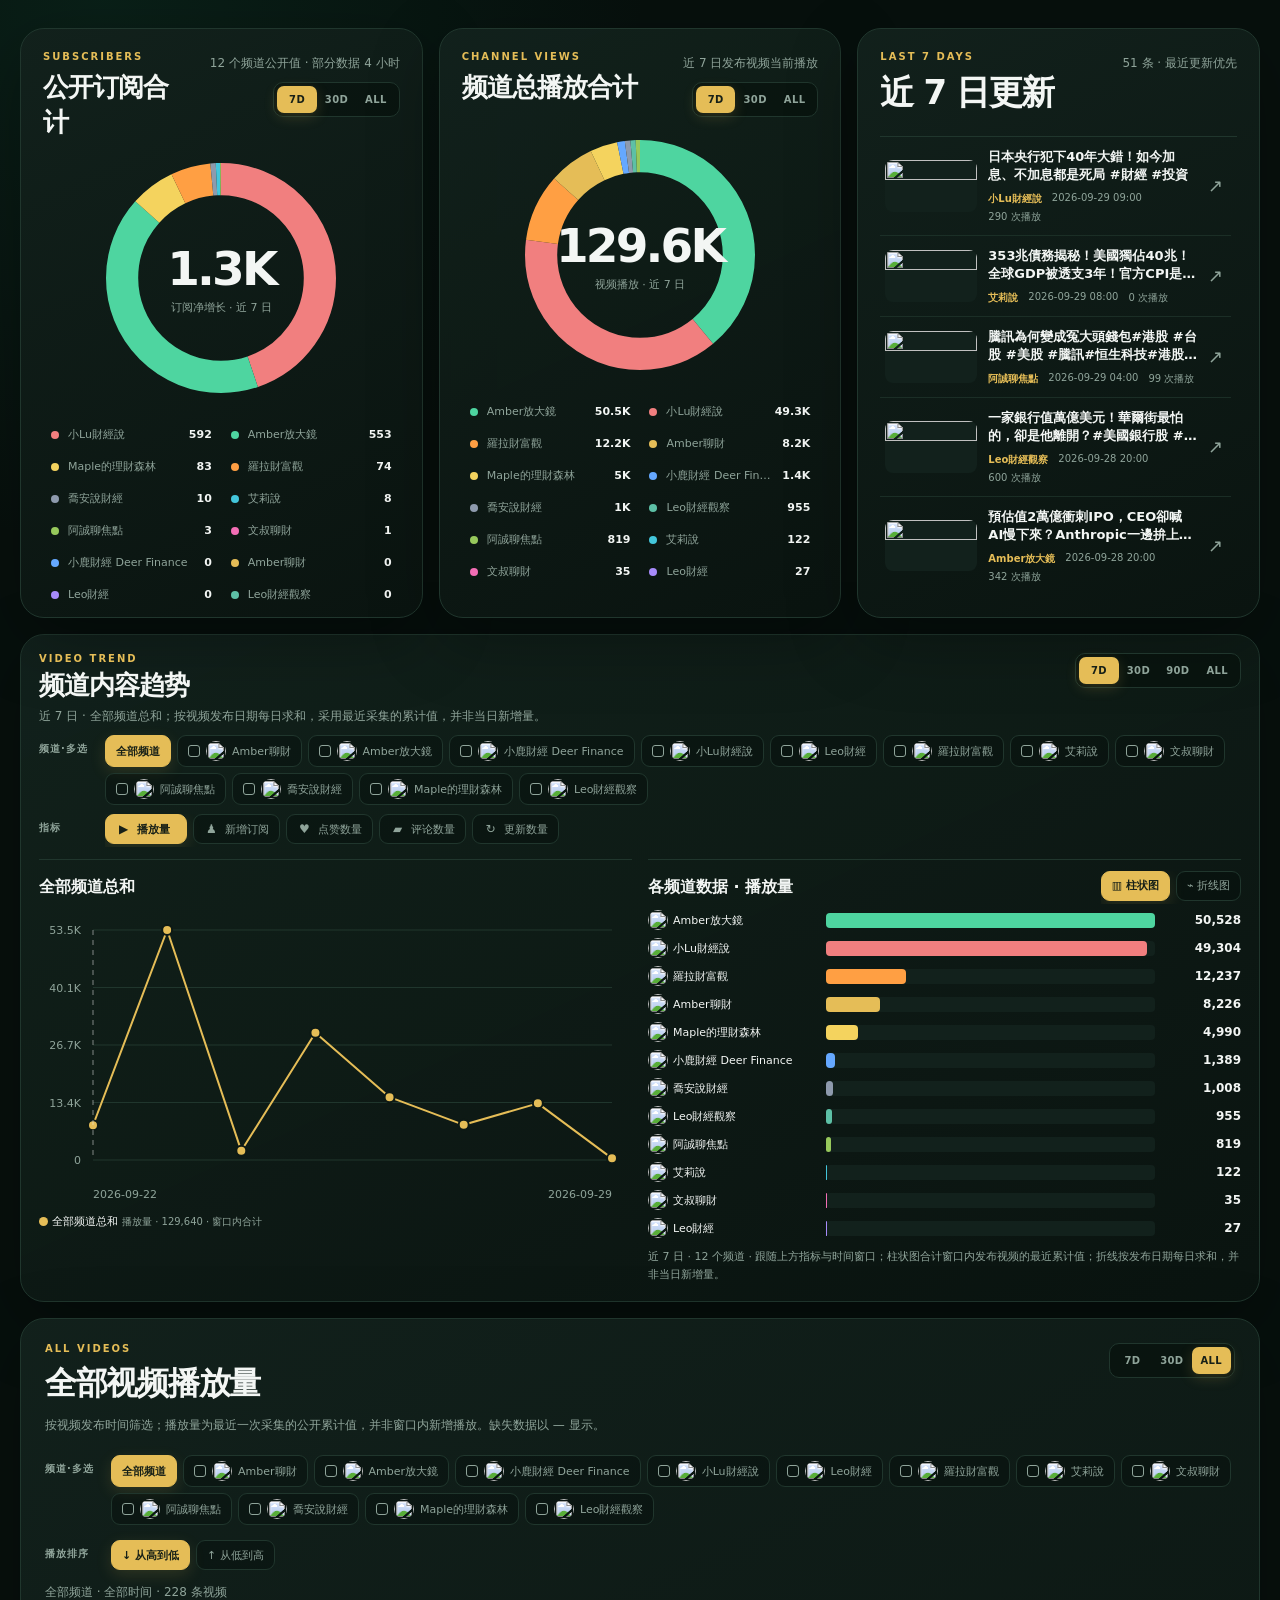
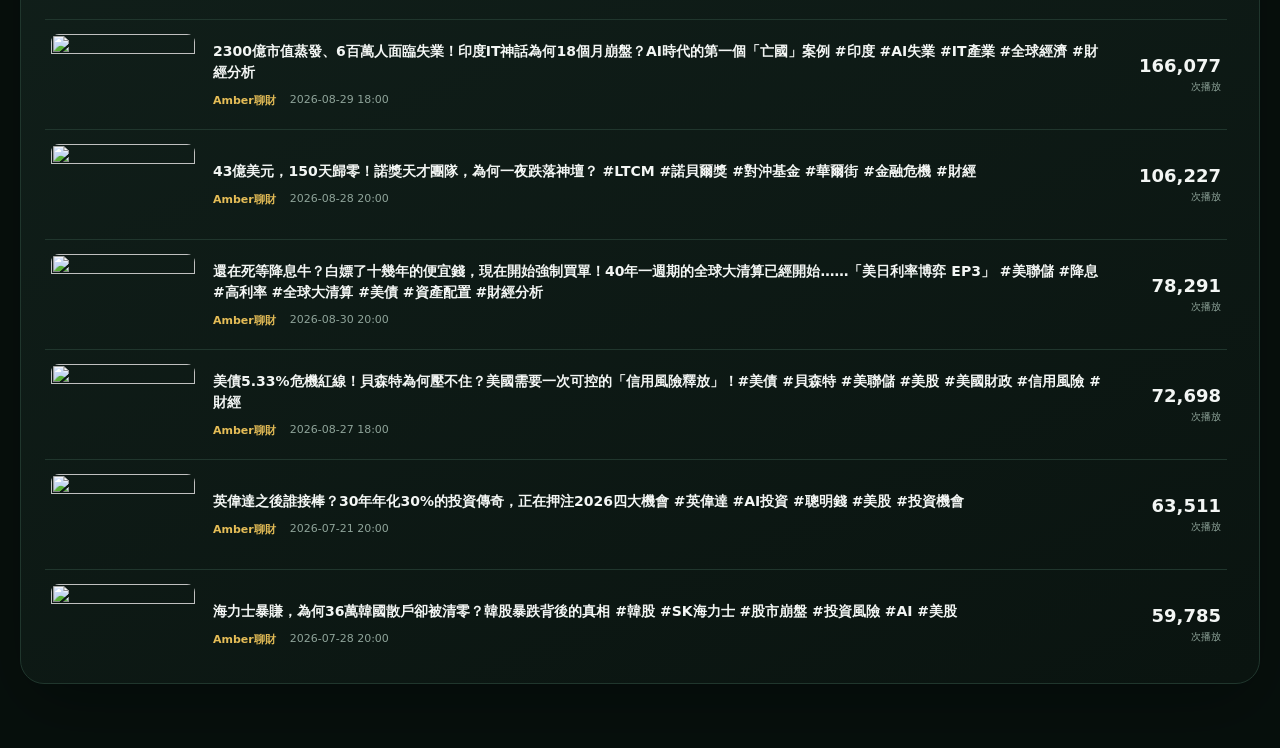
==== index.html @ f61c5227 "fix: show net subscriber growth using shared window baselines" ====
<!doctype html>
<html lang="zh-HK">
<head>
  <meta charset="utf-8">
  <meta name="viewport" content="width=device-width,initial-scale=1">
  <meta name="theme-color" content="#07100d">
  <meta name="description" content="财经 YouTube 频道的订阅、播放、更新数量与全部视频数据">
  <title>YouTube 频道数据</title>
  <link rel="stylesheet" href="styles.css?v=27">
</head>
<body>
  <main class="dashboard">
    <h1 class="sr-only">YouTube 频道数据</h1>

    <section class="chart-grid" aria-label="频道汇总">
      <article class="panel chart-panel">
        <header class="panel-heading">
          <div>
            <p class="eyebrow">SUBSCRIBERS</p>
            <h2>公开订阅合计</h2>
          </div>
          <div class="metric-actions">
            <span id="subscriberNote" class="note"></span>
            <div id="subscriberPeriod" class="period-switch" aria-label="公开订阅比较区间">
              <button type="button" data-period="7" aria-pressed="false" aria-disabled="true">7D</button>
              <button type="button" data-period="30" aria-pressed="false" aria-disabled="true">30D</button>
              <button type="button" data-period="all" aria-pressed="true">ALL</button>
            </div>
          </div>
        </header>
        <div id="subscriberChart" class="donut" aria-live="polite"></div>
      </article>

      <article class="panel chart-panel">
        <header class="panel-heading">
          <div>
            <p class="eyebrow">CHANNEL VIEWS</p>
            <h2>频道总播放合计</h2>
          </div>
          <div class="metric-actions">
            <span id="viewsNote" class="note">按发布时间统计</span>
            <div id="viewsPeriod" class="period-switch" aria-label="频道播放比较区间">
              <button type="button" data-period="7" aria-pressed="true">7D</button>
              <button type="button" data-period="30" aria-pressed="false">30D</button>
              <button type="button" data-period="all" aria-pressed="false">ALL</button>
            </div>
          </div>
        </header>
        <div id="viewsChart" class="donut" aria-live="polite"></div>
      </article>

      <article class="panel updates-panel" aria-labelledby="updatesTitle">
        <header class="panel-heading updates-heading">
          <div>
            <p class="eyebrow">LAST 7 DAYS</p>
            <h2 id="updatesTitle">近 7 日更新</h2>
          </div>
          <span id="updateCount" class="note"></span>
        </header>
        <ol id="updatesList" class="updates-list"></ol>
      </article>
    </section>

    <section id="trendPanel" class="panel trend-panel" aria-labelledby="trendTitle">
      <header class="trend-header">
        <div class="trend-title-row">
          <div>
            <p class="eyebrow">VIDEO TREND</p>
            <h2 id="trendTitle">频道内容趋势</h2>
            <p id="trendDescription">近 7 日全部频道趋势；新增订阅使用公开快照差值，视频指标使用最近一次采集值。</p>
          </div>
          <div id="trendPeriod" class="period-switch trend-period-switch" aria-label="频道内容趋势时间窗口">
            <button type="button" data-value="7" aria-pressed="true">7D</button>
            <button type="button" data-value="30" aria-pressed="false">30D</button>
            <button type="button" data-value="90" aria-pressed="false">90D</button>
            <button type="button" data-value="all" aria-pressed="false">ALL</button>
          </div>
        </div>
        <div class="trend-controls">
          <div class="selector-row"><span>频道·多选</span><div id="primaryChannel" class="choice-buttons" role="group" aria-label="选择趋势频道，可多选；全部频道显示总和"></div></div>
          <div class="selector-row"><span>指标</span><div id="trendMetric" class="choice-buttons compact-choices" aria-label="选择趋势指标"><button type="button" data-value="viewCount" aria-pressed="true"><i aria-hidden="true">▶</i>播放量</button><button type="button" data-value="subscriberDelta" aria-pressed="false"><i aria-hidden="true">♟</i>新增订阅</button><button type="button" data-value="likeCount" aria-pressed="false"><i aria-hidden="true">♥</i>点赞数量</button><button type="button" data-value="commentCount" aria-pressed="false"><i aria-hidden="true">▰</i>评论数量</button><button type="button" data-value="uploadCount" aria-pressed="false"><i aria-hidden="true">↻</i>更新数量</button></div></div>
          <div id="uploadTypeRow" class="selector-row" hidden><span>更新类型</span><div id="uploadType" class="choice-buttons compact-choices" role="group" aria-label="按 YouTube 分类筛选更新数量"><button type="button" data-value="all" aria-pressed="true">全部更新</button><button type="button" data-value="long" aria-pressed="false">长视频（普通视频）</button><button type="button" data-value="short" aria-pressed="false">短视频（Shorts）</button><button type="button" data-value="live" aria-pressed="false">直播/回放</button><button type="button" data-value="unknown" aria-pressed="false">待确认类型</button></div></div>
          <p id="uploadTypeNote" class="inventory-note" hidden></p>
        </div>
      </header>
      <div id="trendCharts" class="trend-charts">
        <section class="trend-figure" aria-labelledby="aggregateTitle">
          <header class="figure-heading"><h3 id="aggregateTitle">全部频道总和</h3></header>
          <div id="trendChart" class="trend-chart" aria-live="polite"></div>
          <div id="trendLegend" class="trend-legend"></div>
        </section>
        <section class="trend-figure breakdown-figure" aria-labelledby="breakdownTitle">
          <header class="figure-heading">
            <h3 id="breakdownTitle">各频道数据</h3>
            <div id="breakdownMode" class="choice-buttons breakdown-mode" role="group" aria-label="分频道图表类型">
              <button type="button" data-value="bar" aria-pressed="true">▥ 柱状图</button>
              <button type="button" data-value="line" aria-pressed="false">⌁ 折线图</button>
            </div>
          </header>
          <div id="breakdownChart" aria-live="polite"></div>
          <div id="breakdownLegend" class="trend-legend"></div>
          <p id="breakdownNote" class="inventory-note"></p>
        </section>
      </div>
    </section>
    <section class="panel inventory-panel" aria-labelledby="allVideosTitle">
      <header class="trend-title-row">
        <div><p class="eyebrow">ALL VIDEOS</p><h2 id="allVideosTitle">全部视频播放量</h2><p class="inventory-note">按视频发布时间筛选；播放量为最近一次采集的公开累计值，并非窗口内新增播放。缺失数据以 — 显示。</p></div>
        <div id="videoPeriod" class="period-switch" role="group" aria-label="视频发布时间窗口">
          <button type="button" data-value="7" aria-pressed="false">7D</button>
          <button type="button" data-value="30" aria-pressed="false">30D</button>
          <button type="button" data-value="all" aria-pressed="true">ALL</button>
        </div>
      </header>
      <div class="video-filters">
        <div class="selector-row"><span>频道·多选</span><div id="videoChannel" class="choice-buttons" role="group" aria-label="筛选视频频道，可多选；点击全部频道恢复全部"></div></div>
        <div class="selector-row"><span>播放排序</span><div id="videoSort" class="choice-buttons" role="group" aria-label="播放量排序"><button type="button" data-value="desc" aria-pressed="true">↓ 从高到低</button><button type="button" data-value="asc" aria-pressed="false">↑ 从低到高</button></div></div>
      </div>
      <p id="allVideosCount" class="inventory-note" aria-live="polite"></p>
      <ol id="allVideosList" class="all-videos-list" tabindex="0" aria-label="全部视频滚动列表"></ol>
    </section>
    <div id="loadError" class="load-error" hidden></div>
  </main>
  <script src="app.js?v=27" defer></script>
</body>
</html>
---- styles.css ----
:root {
  color-scheme: dark;
  --bg: #07100d;
  --surface: #0d1915;
  --surface-2: #12211c;
  --text: #f3f6f4;
  --muted: #8fa49a;
  --line: #20362d;
  --accent: #e5bd57;
  --shadow: 0 22px 70px rgba(0, 0, 0, .3);
  font-family: Inter, "PingFang HK", "Noto Sans TC", "Microsoft JhengHei", system-ui, sans-serif;
}

* { box-sizing: border-box; }
body { min-width: 320px; margin: 0; background: radial-gradient(circle at 8% 0%, rgba(22, 107, 75, .17), transparent 34rem), var(--bg); color: var(--text); }
button, a { font: inherit; }
.sr-only { position: absolute; width: 1px; height: 1px; padding: 0; margin: -1px; overflow: hidden; clip: rect(0, 0, 0, 0); white-space: nowrap; border: 0; }
.dashboard { width: min(1480px, calc(100% - 40px)); margin: 0 auto; padding: 28px 0 64px; }
.chart-grid { display: grid; grid-template-columns: repeat(3, minmax(0, 1fr)); gap: 16px; }
.panel { border: 1px solid var(--line); border-radius: 24px; background: linear-gradient(155deg, rgba(18, 33, 28, .96), rgba(10, 20, 16, .98)); box-shadow: var(--shadow); }
.chart-panel { min-width: 0; height: 590px; padding: 22px; overflow: hidden; }
.panel-heading { display: flex; align-items: flex-start; justify-content: space-between; gap: 20px; }
.panel-heading h2 { margin: 0; font-size: clamp(24px, 3vw, 34px); letter-spacing: -.04em; }
.chart-panel .panel-heading h2 { font-size: clamp(24px, 2vw, 28px); }
.eyebrow { margin: 0 0 8px; color: var(--accent); font-size: 10px; font-weight: 850; letter-spacing: .2em; }
.note { padding-top: 4px; color: var(--muted); font-size: 12px; text-align: right; }
.metric-actions { display: grid; justify-items: end; gap: 10px; flex: 0 0 auto; }
.period-switch { display: grid; grid-template-columns: repeat(3, 1fr); padding: 3px; border: 1px solid var(--line); border-radius: 10px; background: rgba(4, 11, 8, .46); }
.period-switch button { position: relative; min-width: 38px; height: 27px; padding: 0 8px; border: 0; border-radius: 7px; background: transparent; color: var(--muted); cursor: pointer; font-size: 10px; font-weight: 800; letter-spacing: .04em; }
.period-switch button:hover, .period-switch button:focus { color: var(--text); outline: none; }
.period-switch button[aria-pressed="true"] { background: var(--accent); color: #172017; box-shadow: 0 4px 14px rgba(229, 189, 87, .18); }
.period-switch button[aria-disabled="true"] { background: transparent; color: #536159; cursor: not-allowed; opacity: .58; box-shadow: none; }
.period-switch button[data-countdown]::after { position: absolute; z-index: 12; top: calc(100% + 10px); left: 50%; width: 244px; padding: 10px 12px; border: 1px solid rgba(229, 189, 87, .35); border-radius: 10px; background: rgba(4, 11, 8, .97); box-shadow: 0 12px 32px rgba(0, 0, 0, .42); color: var(--text); content: attr(data-countdown); font-size: 11px; font-weight: 600; letter-spacing: 0; line-height: 1.55; opacity: 0; pointer-events: none; text-align: left; transform: translate(-50%, -4px); transition: opacity .15s ease, transform .15s ease; white-space: normal; }
.period-switch button[data-countdown]:hover::after, .period-switch button[data-countdown]:focus-visible::after { opacity: 1; transform: translate(-50%, 0); }
.donut { display: grid; grid-template-rows: 276px auto; gap: 4px; height: auto; }
.donut-wrap { position: relative; min-width: 0; }
.donut svg { display: block; width: min(100%, 276px); margin: auto; overflow: visible; }
.donut-track { stroke: var(--surface-2); }
.donut-segment { cursor: pointer; transition: opacity .16s ease, stroke-width .16s ease; }
.donut-segment:hover, .donut-segment:focus { opacity: 1; stroke-width: 34; outline: none; }
.donut:has(.donut-segment:hover) .donut-segment:not(:hover), .donut.has-active .donut-segment:not(.is-active) { opacity: .25; }
.donut.has-active .donut-segment.is-active { opacity: 1; stroke-width: 34; }
.donut-total { position: absolute; inset: 0; display: grid; place-content: center; pointer-events: none; text-align: center; }
.donut-total strong { font-size: clamp(31px, 4vw, 47px); letter-spacing: -.06em; }
.donut-total span { margin-top: 4px; color: var(--muted); font-size: 11px; }
.tooltip { position: absolute; z-index: 5; display: grid; gap: 5px; width: 198px; padding: 13px 14px; border: 1px solid rgba(229, 189, 87, .35); border-radius: 13px; background: rgba(4, 11, 8, .96); box-shadow: 0 16px 46px rgba(0, 0, 0, .45); pointer-events: none; }
.tooltip[hidden] { display: none; }
.tooltip strong { overflow: hidden; text-overflow: ellipsis; white-space: nowrap; }
.tooltip span { color: var(--muted); font-size: 12px; font-variant-numeric: tabular-nums; }
.legend { display: grid; grid-template-columns: repeat(2, minmax(0, 1fr)); align-content: start; gap: 3px; max-height: none; overflow: visible; padding-right: 0; }
.legend-item { display: grid; grid-template-columns: 9px minmax(0, 1fr) auto; align-items: center; gap: 8px; width: 100%; padding: 7px 8px; border: 0; border-radius: 9px; background: transparent; color: var(--text); cursor: pointer; text-align: left; }
.legend-item:hover, .legend-item:focus { background: rgba(255, 255, 255, .045); outline: 1px solid var(--line); }
.legend-item i { width: 8px; height: 8px; border-radius: 50%; }
.legend-item span { overflow: hidden; color: var(--muted); font-size: 11px; text-overflow: ellipsis; white-space: nowrap; }
.legend-item b { font-size: 11px; font-variant-numeric: tabular-nums; }
.updates-panel { display: grid; grid-template-rows: auto minmax(0, 1fr); height: 590px; padding: 22px; overflow: hidden; }
.updates-heading { padding-bottom: 20px; border-bottom: 1px solid var(--line); }
.updates-list { display: grid; align-content: start; gap: 0; margin: 0; padding: 0 6px 0 0; overflow-y: auto; overscroll-behavior: contain; list-style: none; scrollbar-color: var(--line) transparent; }
.updates-list li { border-bottom: 1px solid rgba(32, 54, 45, .72); }
.updates-list li:last-child { border-bottom: 0; }
.update-link { display: grid; grid-template-columns: 92px minmax(0, 1fr) 18px; align-items: center; gap: 11px; padding: 11px 5px; color: var(--text); text-decoration: none; transition: background .16s ease, transform .16s ease; }
.update-link:hover, .update-link:focus { background: rgba(229, 189, 87, .045); outline: none; transform: translateX(3px); }
.update-link img { width: 92px; aspect-ratio: 16 / 9; border-radius: 8px; background: var(--surface-2); object-fit: cover; }
.update-body { display: grid; min-width: 0; gap: 7px; }
.update-body > strong { display: -webkit-box; overflow: hidden; font-size: 13px; line-height: 1.42; -webkit-box-orient: vertical; -webkit-line-clamp: 2; }
.update-meta { display: flex; flex-wrap: wrap; gap: 4px 10px; color: var(--muted); font-size: 10px; font-variant-numeric: tabular-nums; }
.update-meta b { color: var(--accent); }
.open-mark { color: var(--muted); font-size: 18px; }
.empty { padding: 48px 12px; color: var(--muted); text-align: center; }
.load-error { margin-top: 18px; padding: 18px; border: 1px solid #713838; border-radius: 14px; background: #2a1414; color: #ffb3b3; }
.trend-panel { margin-top: 16px; padding: 18px; }
.trend-header { display: grid; gap: 10px; }
.trend-title-row { display: flex; align-items: flex-start; justify-content: space-between; gap: 20px; }
.trend-period-switch { flex: 0 0 auto; grid-template-columns: repeat(4, 1fr); }
.trend-header h2 { margin: 0; font-size: clamp(23px, 2vw, 28px); letter-spacing: -.04em; }
.trend-header p:not(.eyebrow) { margin: 5px 0 0; color: var(--muted); font-size: 12px; }
.trend-controls { display: grid; min-width: 0; gap: 6px; }
.trend-panel .eyebrow { margin-bottom: 4px; }
.trend-charts { display: grid; grid-template-columns: minmax(0, 1fr); gap: 16px; margin-top: 12px; }
.is-all-channels .trend-charts { grid-template-columns: repeat(2, minmax(0, 1fr)); }
.trend-figure { min-width: 0; padding-top: 10px; border-top: 1px solid var(--line); }
.figure-heading { display: flex; align-items: center; justify-content: space-between; flex-wrap: wrap; gap: 6px 12px; min-height: 34px; margin-bottom: 4px; }
.figure-heading h3 { margin: 0; font-size: 16px; }
.trend-figure .trend-legend { min-height: 0; padding: 6px 0 0; gap: 6px 14px; }
.trend-figure .trend-legend span { flex-wrap: wrap; gap: 4px; font-size: 11px; }
.breakdown-figure .trend-legend { display: grid; grid-template-columns: repeat(2, minmax(0, 1fr)); gap: 4px 12px; }
.breakdown-figure .trend-legend span { min-width: 0; }
.breakdown-figure .trend-legend b { display: none; }
.breakdown-figure .trend-legend i { flex-shrink: 0; }
.trend-figure .inventory-note { margin: 8px 0 0; font-size: 11px; }
.trend-figure .upload-bars { gap: 4px; margin-top: 4px; }
.trend-figure .upload-bar-row.channel-metric-bar { grid-template-columns: minmax(110px, 170px) minmax(0, 1fr) 78px; gap: 8px; min-height: 24px; }
.trend-figure .upload-bar-channel { gap: 5px; font-size: 11px; }
.trend-figure .upload-bar-channel img { width: 20px; height: 20px; }
.trend-figure .upload-bar-track { height: 15px; }
.trend-figure .channel-metric-bar > b { font-size: 12px; }
.trend-figure .trend-empty { min-height: 300px; }
.selector-row { display: grid; grid-template-columns: 54px minmax(0, 1fr); align-items: start; min-width: 0; gap: 12px; }
#uploadTypeRow[hidden], #uploadTypeNote[hidden] { display: none; }
#uploadType { flex-wrap: wrap; overflow: visible; }
.selector-row > span { padding-top: 7px; color: var(--muted); font-size: 10px; font-weight: 800; letter-spacing: .1em; }
.choice-buttons { display: flex; width: 100%; min-width: 0; flex-wrap: nowrap; gap: 6px; overflow-x: auto; padding-bottom: 3px; scrollbar-color: var(--line) transparent; }
.choice-buttons button { display: inline-flex; align-items: center; gap: 6px; min-height: 30px; padding: 5px 10px; border: 1px solid var(--line); border-radius: 9px; background: rgba(4, 11, 8, .38); color: var(--muted); cursor: pointer; font-size: 11px; white-space: nowrap; }
.choice-buttons button:hover, .choice-buttons button:focus { border-color: rgba(229, 189, 87, .5); color: var(--text); outline: none; }
.choice-buttons button[aria-pressed="true"] { border-color: var(--accent); background: var(--accent); color: #172017; font-weight: 800; box-shadow: 0 5px 16px rgba(229, 189, 87, .14); }
.choice-buttons button:disabled { opacity: .35; cursor: not-allowed; box-shadow: none; }
.breakdown-mode { width: auto; flex: 0 0 auto; }
#breakdownLegend:empty { display: none; }
.upload-bar-row.channel-metric-bar { grid-template-columns: minmax(150px, 240px) minmax(0, 1fr) 115px; }
.aggregate-thumb { display: grid; place-items: center; width: 88px; height: 50px; color: var(--accent); font-size: 30px; }
.choice-buttons button img { width: 20px; height: 20px; border-radius: 50%; object-fit: cover; }
.compact-choices button i { display: grid; place-items: center; width: 15px; color: currentColor; font-size: 12px; font-style: normal; }
.compact-choices button { min-width: 82px; }
.trend-legend { display: flex; flex-wrap: wrap; gap: 10px 24px; min-height: 34px; padding: 18px 0 8px; }
.trend-legend span { display: flex; align-items: center; gap: 8px; font-size: 12px; }
.trend-legend i { width: 9px; height: 9px; border-radius: 50%; }
.trend-legend b { color: var(--muted); font-size: 10px; font-weight: 500; }
.trend-chart { min-height: 300px; }
.trend-canvas { position: relative; width: 100%; overflow: hidden; }
.trend-canvas svg { display: block; width: 100%; min-width: 0; height: auto; }
.trend-grid line { stroke: var(--line); stroke-width: 1; }
.trend-grid text, .axis-date { fill: var(--muted); font-size: 11px; }
.trend-grid .axis-primary { fill: #e5bd57; }
.trend-grid .axis-secondary { fill: #65a8ff; }
.trend-point { stroke: var(--surface); stroke-width: 2; transition: r .15s ease, opacity .15s ease; }
.trend-point.is-nearest { r: 9; stroke: var(--text); stroke-width: 3; }
.trend-hitbox { fill: transparent; cursor: crosshair; }
.trend-crosshair { stroke: rgba(243, 246, 244, .5); stroke-width: 1; stroke-dasharray: 5 5; pointer-events: none; }
.trend-tooltip { position: absolute; z-index: 5; display: grid; gap: 9px; width: 280px; padding: 13px 14px; border: 1px solid rgba(229, 189, 87, .35); border-radius: 13px; background: rgba(4, 11, 8, .96); box-shadow: 0 16px 46px rgba(0, 0, 0, .45); pointer-events: none; }
.trend-tooltip[hidden] { display: none; }
.trend-tooltip { overflow-y: auto; }
.trend-tooltip.is-multi-series, .trend-tooltip.is-upload-detail { pointer-events: none; overscroll-behavior: contain; }
.trend-tooltip.is-multi-series { width: min(500px, calc(100% - 24px)); max-height: calc(100% - 24px); overflow-y: auto; }
.trend-tooltip > strong { color: var(--muted); font-size: 10px; letter-spacing: .1em; }
.trend-tooltip.is-upload-detail { width: min(500px, calc(100% - 24px)); max-height: calc(100% - 24px); overflow-y: auto; }
.nearest-series { display: grid; grid-template-columns: 88px minmax(0, 1fr); align-items: center; gap: 10px; padding-top: 8px; border-top: 1px solid var(--line); }
.nearest-series > img { width: 88px; aspect-ratio: 16 / 9; border-radius: 7px; object-fit: cover; }
.nearest-series > div { display: grid; grid-template-columns: minmax(0, 1fr) auto; gap: 4px 10px; min-width: 0; }
.nearest-series span { display: flex; align-items: center; min-width: 0; gap: 7px; overflow: hidden; font-size: 11px; font-weight: 750; text-overflow: ellipsis; white-space: nowrap; }
.nearest-series span i { flex: 0 0 auto; width: 8px; height: 8px; border-radius: 50%; }
.nearest-series b { color: var(--accent); font-size: 13px; text-align: right; }
.nearest-series small { color: var(--muted); font-size: 10px; }
.nearest-series em { grid-column: 1 / -1; overflow: hidden; color: var(--muted); font-size: 10px; font-style: normal; text-overflow: ellipsis; white-space: nowrap; }
.upload-day-series { display: grid; gap: 8px; padding-top: 8px; border-top: 1px solid var(--line); }
.upload-day-header { display: grid; grid-template-columns: minmax(0, 1fr) auto; gap: 3px 10px; }
.upload-day-header > span { display: flex; align-items: center; min-width: 0; gap: 7px; overflow: hidden; font-size: 11px; font-weight: 750; text-overflow: ellipsis; white-space: nowrap; }
.upload-day-header > span i { flex: 0 0 auto; width: 8px; height: 8px; border-radius: 50%; }
.upload-day-header b { color: var(--accent); font-size: 13px; }
.upload-day-header small { grid-column: 1 / -1; color: var(--muted); font-size: 10px; }
.upload-video-list { display: grid; grid-template-columns: repeat(2, minmax(0, 1fr)); gap: 7px; }
.upload-video-item { display: grid; grid-template-columns: 72px minmax(0, 1fr); align-items: center; gap: 8px; min-width: 0; padding: 6px; border: 1px solid rgba(255, 255, 255, .07); border-radius: 8px; background: rgba(255, 255, 255, .025); color: var(--text); text-decoration: none; }
.upload-video-item > img { width: 72px; aspect-ratio: 16 / 9; border-radius: 6px; object-fit: cover; }
.upload-video-copy { display: grid; min-width: 0; gap: 5px; }
.upload-video-copy > strong { display: -webkit-box; overflow: hidden; font-size: 10px; font-weight: 700; line-height: 1.35; -webkit-box-orient: vertical; -webkit-line-clamp: 2; }
.upload-video-stats { display: flex; flex-wrap: wrap; gap: 3px 8px; color: var(--muted); font-size: 9px; }
.upload-zero { padding: 7px 9px; border-radius: 7px; background: rgba(255, 255, 255, .025); color: var(--muted); font-size: 10px; }
.trend-empty { display: grid; place-items: center; min-height: 360px; color: var(--muted); }
.inventory-panel { margin-top: 16px; padding: 24px; }
.inventory-panel h2 { margin: 0; font-size: clamp(25px, 3vw, 32px); letter-spacing: -.04em; }
.inventory-note { margin: 10px 0 0; color: var(--muted); font-size: 12px; line-height: 1.6; }
.upload-bars { display: grid; gap: 9px; margin-top: 22px; }
.upload-bar-row { display: grid; grid-template-columns: minmax(150px, 240px) minmax(0, 1fr) 64px; gap: 16px; align-items: center; min-height: 36px; }
.upload-bar-channel { display: flex; align-items: center; gap: 10px; color: var(--text); text-decoration: none; font-size: 13px; }
.upload-bar-channel img { width: 26px; height: 26px; border-radius: 50%; }
.upload-bar-channel span { overflow-wrap: anywhere; }
.upload-bar-track { height: 22px; border-radius: 4px; background: var(--surface-2); }
.upload-bar-track.signed-bar { position: relative; }
.signed-bar::before { content: ""; position: absolute; left: var(--zero-position); top: -3px; bottom: -3px; border-left: 1px solid var(--muted); z-index: 1; }
.upload-bar-track > span { display: block; height: 100%; border-radius: inherit; background: var(--accent); }
.upload-bar-row > b { text-align: right; font-size: 14px; font-variant-numeric: tabular-nums; }
.upload-bar-row small { font-weight: 400; color: var(--muted); font-size: 11px; }
.video-filters { display: grid; gap: 12px; margin-top: 20px; min-width: 0; }
.video-filters .choice-buttons { flex-wrap: wrap; overflow: visible; }
#videoChannel button:not([data-value=""])::before { content: ""; width: 10px; height: 10px; flex-shrink: 0; border: 1px solid currentColor; border-radius: 3px; }
#videoChannel button:not([data-value=""])[aria-pressed="true"]::before { content: "✓"; display: grid; place-items: center; font-size: 10px; line-height: 1; }
#primaryChannel { flex-wrap: wrap; overflow: visible; }
#primaryChannel button:not([data-value="all"])::before { content: ""; width: 10px; height: 10px; flex-shrink: 0; border: 1px solid currentColor; border-radius: 3px; }
#primaryChannel button:not([data-value="all"])[aria-pressed="true"]::before { content: "✓"; display: grid; place-items: center; font-size: 10px; line-height: 1; }
#videoPeriod { flex: 0 0 auto; }
.all-videos-list { margin: 16px 0 0; padding: 0 8px 0 0; max-height: 640px; overflow-y: auto; overscroll-behavior: contain; list-style: none; scrollbar-color: var(--line) transparent; }
.all-videos-list li { border-top: 1px solid var(--line); }
.all-video-link { display: grid; grid-template-columns: 144px minmax(0, 1fr) 100px; gap: 18px; align-items: center; padding: 14px 6px; color: var(--text); text-decoration: none; }
.all-video-link:hover, .all-video-link:focus-visible { background: rgba(229, 189, 87, .05); }
.all-video-link > img { width: 100%; aspect-ratio: 16 / 9; border-radius: 8px; object-fit: cover; }
.all-video-copy { display: grid; gap: 10px; min-width: 0; }
.all-video-copy > strong { font-size: 14px; line-height: 1.5; overflow-wrap: anywhere; }
.all-video-copy > span { display: flex; flex-wrap: wrap; gap: 6px 14px; font-size: 11px; color: var(--muted); }
.all-video-copy b { color: var(--accent); }
.all-video-views { display: grid; gap: 4px; text-align: right; font-variant-numeric: tabular-nums; }
.all-video-views > b { font-size: 18px; }
.all-video-views > small { color: var(--muted); font-size: 10px; }

@media (max-width: 1120px) {
  .chart-grid { grid-template-columns: repeat(2, minmax(0, 1fr)); }
  .updates-panel { grid-column: 1 / -1; }
  .trend-controls { width: 100%; }
}

@media (max-width: 620px) {
  .upload-bar-row.channel-metric-bar { grid-template-columns: minmax(90px, 125px) minmax(0, 1fr) 80px; }
  .channel-metric-bar > b { font-size: 12px; }
  .dashboard { width: min(100% - 24px, 1180px); padding-top: 14px; }
  .chart-grid { grid-template-columns: 1fr; }
  .chart-panel { height: auto; min-height: 560px; padding: 18px; overflow: visible; border-radius: 18px; }
  .updates-panel { height: 500px; padding: 18px; border-radius: 18px; }
  .updates-panel { grid-column: auto; }
  .panel-heading { flex-direction: column; gap: 6px; }
  .note { padding: 0; text-align: left; }
  .metric-actions { width: 100%; grid-template-columns: 1fr auto; align-items: center; justify-items: start; }
  .period-switch button[data-countdown]::after { right: 0; left: auto; transform: translate(0, -4px); }
  .period-switch button[data-countdown]:hover::after, .period-switch button[data-countdown]:focus-visible::after { transform: translate(0, 0); }
  .donut { gap: 2px; }
  .legend { grid-template-columns: repeat(2, minmax(0, 1fr)); }
  .update-link { grid-template-columns: 112px minmax(0, 1fr); gap: 12px; padding: 12px 0; }
  .update-link img { width: 112px; }
  .update-body > strong { font-size: 14px; }
  .update-meta span:last-child { display: none; }
  .open-mark { display: none; }
  .trend-panel { padding: 18px; }
  .trend-title-row { flex-direction: column; gap: 12px; }
  .selector-row { grid-template-columns: 1fr; gap: 4px; }
  .selector-row > span { padding-top: 0; }
  .trend-chart { overflow-x: auto; }
  .trend-tooltip.is-upload-detail { width: calc(100% - 16px); }
  .upload-video-list { grid-template-columns: 1fr; }
  .inventory-panel { padding: 18px; }
  .upload-bar-row { grid-template-columns: minmax(100px, 125px) minmax(0, 1fr) 43px; gap: 8px; }
  .upload-bar-channel { gap: 6px; font-size: 11px; }
  .upload-bar-channel img { width: 20px; height: 20px; }
  .video-filters { width: 100%; }
  .all-video-link { grid-template-columns: 84px minmax(0, 1fr); gap: 10px; }
  .all-video-copy > strong { font-size: 12px; }
  .all-video-copy > span { font-size: 10px; }
  .all-video-views { grid-column: 2; display: flex; align-items: baseline; text-align: left; }
  .all-video-views > b { font-size: 15px; }
}

@media (max-width: 900px) {
  .is-all-channels .trend-charts { grid-template-columns: minmax(0, 1fr); }
}

@media (max-width: 410px) {
  .legend { grid-template-columns: 1fr; }
  .update-link { grid-template-columns: 96px minmax(0, 1fr); }
  .update-link img { width: 96px; }
}
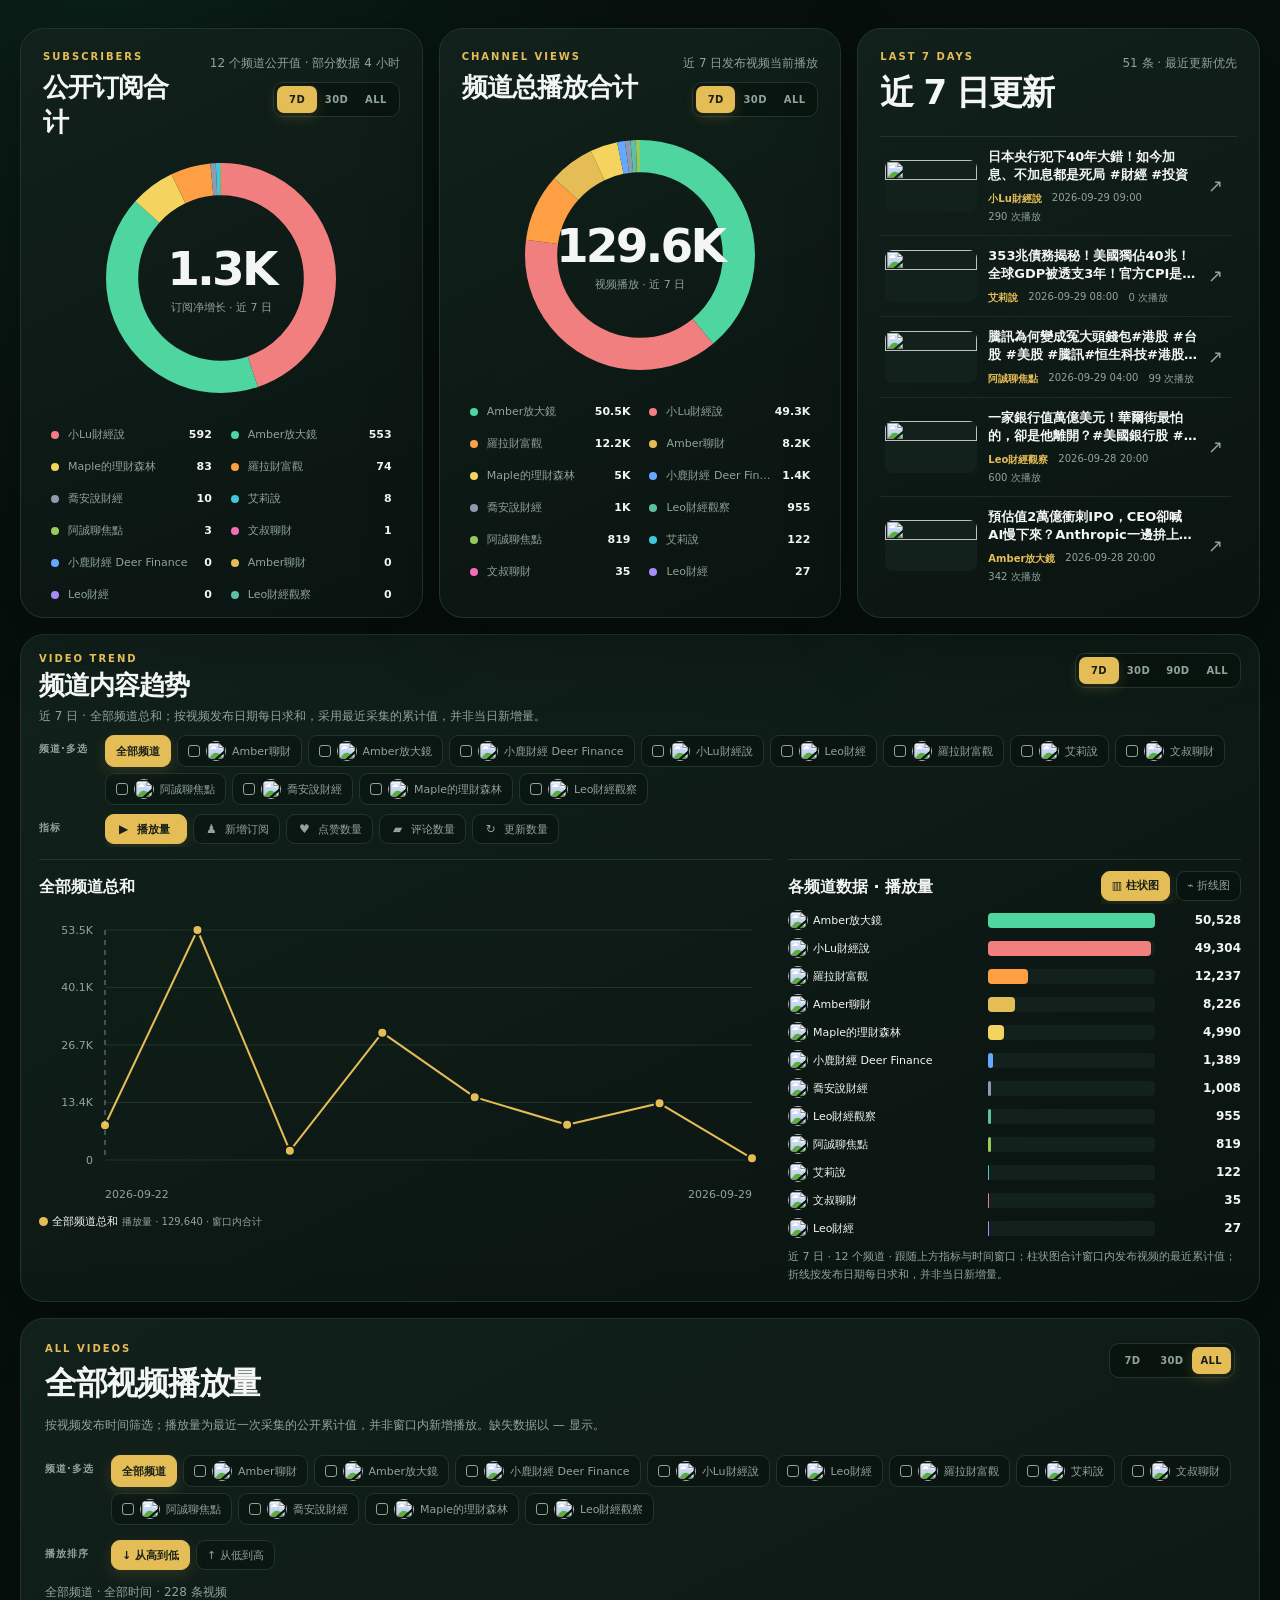
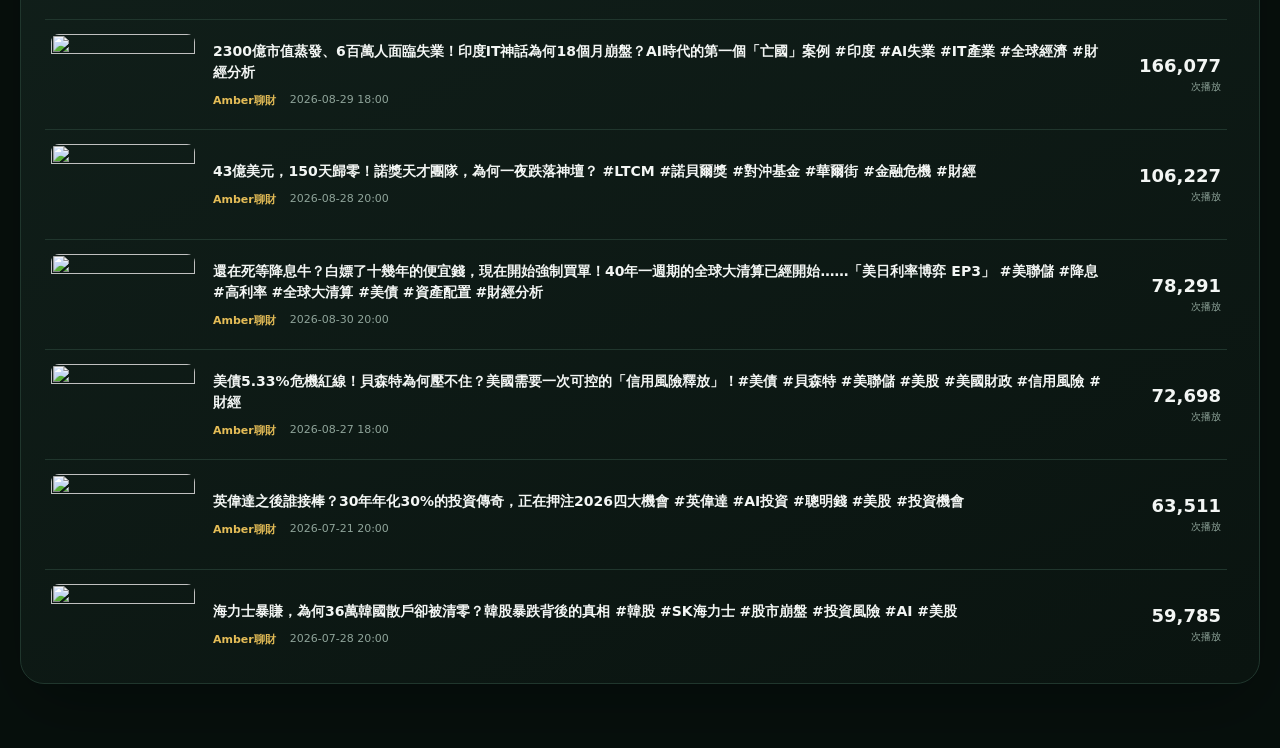
==== commit 5539f7af: "ui: golden-ratio trend layout for every channel selection (v29)" ====
--- a/index.html
+++ b/index.html
@@ -6,7 +6,7 @@
   <meta name="theme-color" content="#07100d">
   <meta name="description" content="财经 YouTube 频道的订阅、播放、更新数量与全部视频数据">
   <title>YouTube 频道数据</title>
-  <link rel="stylesheet" href="styles.css?v=27">
+  <link rel="stylesheet" href="styles.css?v=29">
 </head>
 <body>
   <main class="dashboard">
@@ -79,8 +79,6 @@
         <div class="trend-controls">
           <div class="selector-row"><span>频道·多选</span><div id="primaryChannel" class="choice-buttons" role="group" aria-label="选择趋势频道，可多选；全部频道显示总和"></div></div>
           <div class="selector-row"><span>指标</span><div id="trendMetric" class="choice-buttons compact-choices" aria-label="选择趋势指标"><button type="button" data-value="viewCount" aria-pressed="true"><i aria-hidden="true">▶</i>播放量</button><button type="button" data-value="subscriberDelta" aria-pressed="false"><i aria-hidden="true">♟</i>新增订阅</button><button type="button" data-value="likeCount" aria-pressed="false"><i aria-hidden="true">♥</i>点赞数量</button><button type="button" data-value="commentCount" aria-pressed="false"><i aria-hidden="true">▰</i>评论数量</button><button type="button" data-value="uploadCount" aria-pressed="false"><i aria-hidden="true">↻</i>更新数量</button></div></div>
-          <div id="uploadTypeRow" class="selector-row" hidden><span>更新类型</span><div id="uploadType" class="choice-buttons compact-choices" role="group" aria-label="按 YouTube 分类筛选更新数量"><button type="button" data-value="all" aria-pressed="true">全部更新</button><button type="button" data-value="long" aria-pressed="false">长视频（普通视频）</button><button type="button" data-value="short" aria-pressed="false">短视频（Shorts）</button><button type="button" data-value="live" aria-pressed="false">直播/回放</button><button type="button" data-value="unknown" aria-pressed="false">待确认类型</button></div></div>
-          <p id="uploadTypeNote" class="inventory-note" hidden></p>
         </div>
       </header>
       <div id="trendCharts" class="trend-charts">
@@ -121,6 +119,6 @@
     </section>
     <div id="loadError" class="load-error" hidden></div>
   </main>
-  <script src="app.js?v=27" defer></script>
+  <script src="app.js?v=29" defer></script>
 </body>
 </html>
--- a/styles.css
+++ b/styles.css
@@ -76,8 +76,7 @@
 .trend-header p:not(.eyebrow) { margin: 5px 0 0; color: var(--muted); font-size: 12px; }
 .trend-controls { display: grid; min-width: 0; gap: 6px; }
 .trend-panel .eyebrow { margin-bottom: 4px; }
-.trend-charts { display: grid; grid-template-columns: minmax(0, 1fr); gap: 16px; margin-top: 12px; }
-.is-all-channels .trend-charts { grid-template-columns: repeat(2, minmax(0, 1fr)); }
+.trend-charts { display: grid; grid-template-columns: minmax(0, 1.618fr) minmax(0, 1fr); gap: 16px; margin-top: 12px; }
 .trend-figure { min-width: 0; padding-top: 10px; border-top: 1px solid var(--line); }
 .figure-heading { display: flex; align-items: center; justify-content: space-between; flex-wrap: wrap; gap: 6px 12px; min-height: 34px; margin-bottom: 4px; }
 .figure-heading h3 { margin: 0; font-size: 16px; }
@@ -89,15 +88,13 @@
 .breakdown-figure .trend-legend i { flex-shrink: 0; }
 .trend-figure .inventory-note { margin: 8px 0 0; font-size: 11px; }
 .trend-figure .upload-bars { gap: 4px; margin-top: 4px; }
-.trend-figure .upload-bar-row.channel-metric-bar { grid-template-columns: minmax(110px, 170px) minmax(0, 1fr) 78px; gap: 8px; min-height: 24px; }
-.trend-figure .upload-bar-channel { gap: 5px; font-size: 11px; }
-.trend-figure .upload-bar-channel img { width: 20px; height: 20px; }
+.trend-figure .upload-bar-row.channel-metric-bar { grid-template-columns: minmax(0, 1.15fr) minmax(40px, 1fr) 78px; gap: 8px; min-height: 24px; }
+.trend-figure .upload-bar-channel { min-width: 0; gap: 5px; font-size: 11px; }
+.trend-figure .upload-bar-channel img { width: 20px; height: 20px; flex-shrink: 0; }
 .trend-figure .upload-bar-track { height: 15px; }
 .trend-figure .channel-metric-bar > b { font-size: 12px; }
 .trend-figure .trend-empty { min-height: 300px; }
 .selector-row { display: grid; grid-template-columns: 54px minmax(0, 1fr); align-items: start; min-width: 0; gap: 12px; }
-#uploadTypeRow[hidden], #uploadTypeNote[hidden] { display: none; }
-#uploadType { flex-wrap: wrap; overflow: visible; }
 .selector-row > span { padding-top: 7px; color: var(--muted); font-size: 10px; font-weight: 800; letter-spacing: .1em; }
 .choice-buttons { display: flex; width: 100%; min-width: 0; flex-wrap: nowrap; gap: 6px; overflow-x: auto; padding-bottom: 3px; scrollbar-color: var(--line) transparent; }
 .choice-buttons button { display: inline-flex; align-items: center; gap: 6px; min-height: 30px; padding: 5px 10px; border: 1px solid var(--line); border-radius: 9px; background: rgba(4, 11, 8, .38); color: var(--muted); cursor: pointer; font-size: 11px; white-space: nowrap; }
@@ -167,6 +164,16 @@
 .upload-bar-track.signed-bar { position: relative; }
 .signed-bar::before { content: ""; position: absolute; left: var(--zero-position); top: -3px; bottom: -3px; border-left: 1px solid var(--muted); z-index: 1; }
 .upload-bar-track > span { display: block; height: 100%; border-radius: inherit; background: var(--accent); }
+.upload-bar-track.upload-stack { display: flex; overflow: visible; }
+.upload-stack > .upload-stack-segment { flex-shrink: 0; border-radius: 0; }
+.upload-stack > .upload-stack-segment:first-child { border-radius: 4px 0 0 4px; }
+.upload-stack > .upload-stack-segment:last-child { border-radius: 0 4px 4px 0; }
+.upload-stack > .upload-stack-segment:only-child { border-radius: 4px; }
+.upload-stack-segment:focus-visible { outline: 2px solid var(--text); outline-offset: 2px; z-index: 1; }
+.trend-figure .is-upload-stacked .channel-metric-bar { grid-template-columns: minmax(0, 1.15fr) minmax(40px, 1fr) 96px; min-height: 31px; }
+.upload-stack-values { display: grid; gap: 1px; text-align: right; font-variant-numeric: tabular-nums; }
+.upload-stack-values > b { font-size: 12px; }
+.upload-stack-values > small { color: var(--muted); font-size: 10px; }
 .upload-bar-row > b { text-align: right; font-size: 14px; font-variant-numeric: tabular-nums; }
 .upload-bar-row small { font-weight: 400; color: var(--muted); font-size: 11px; }
 .video-filters { display: grid; gap: 12px; margin-top: 20px; min-width: 0; }
@@ -236,7 +243,7 @@
 }
 
 @media (max-width: 900px) {
-  .is-all-channels .trend-charts { grid-template-columns: minmax(0, 1fr); }
+  .trend-charts { grid-template-columns: minmax(0, 1fr); }
 }
 
 @media (max-width: 410px) {
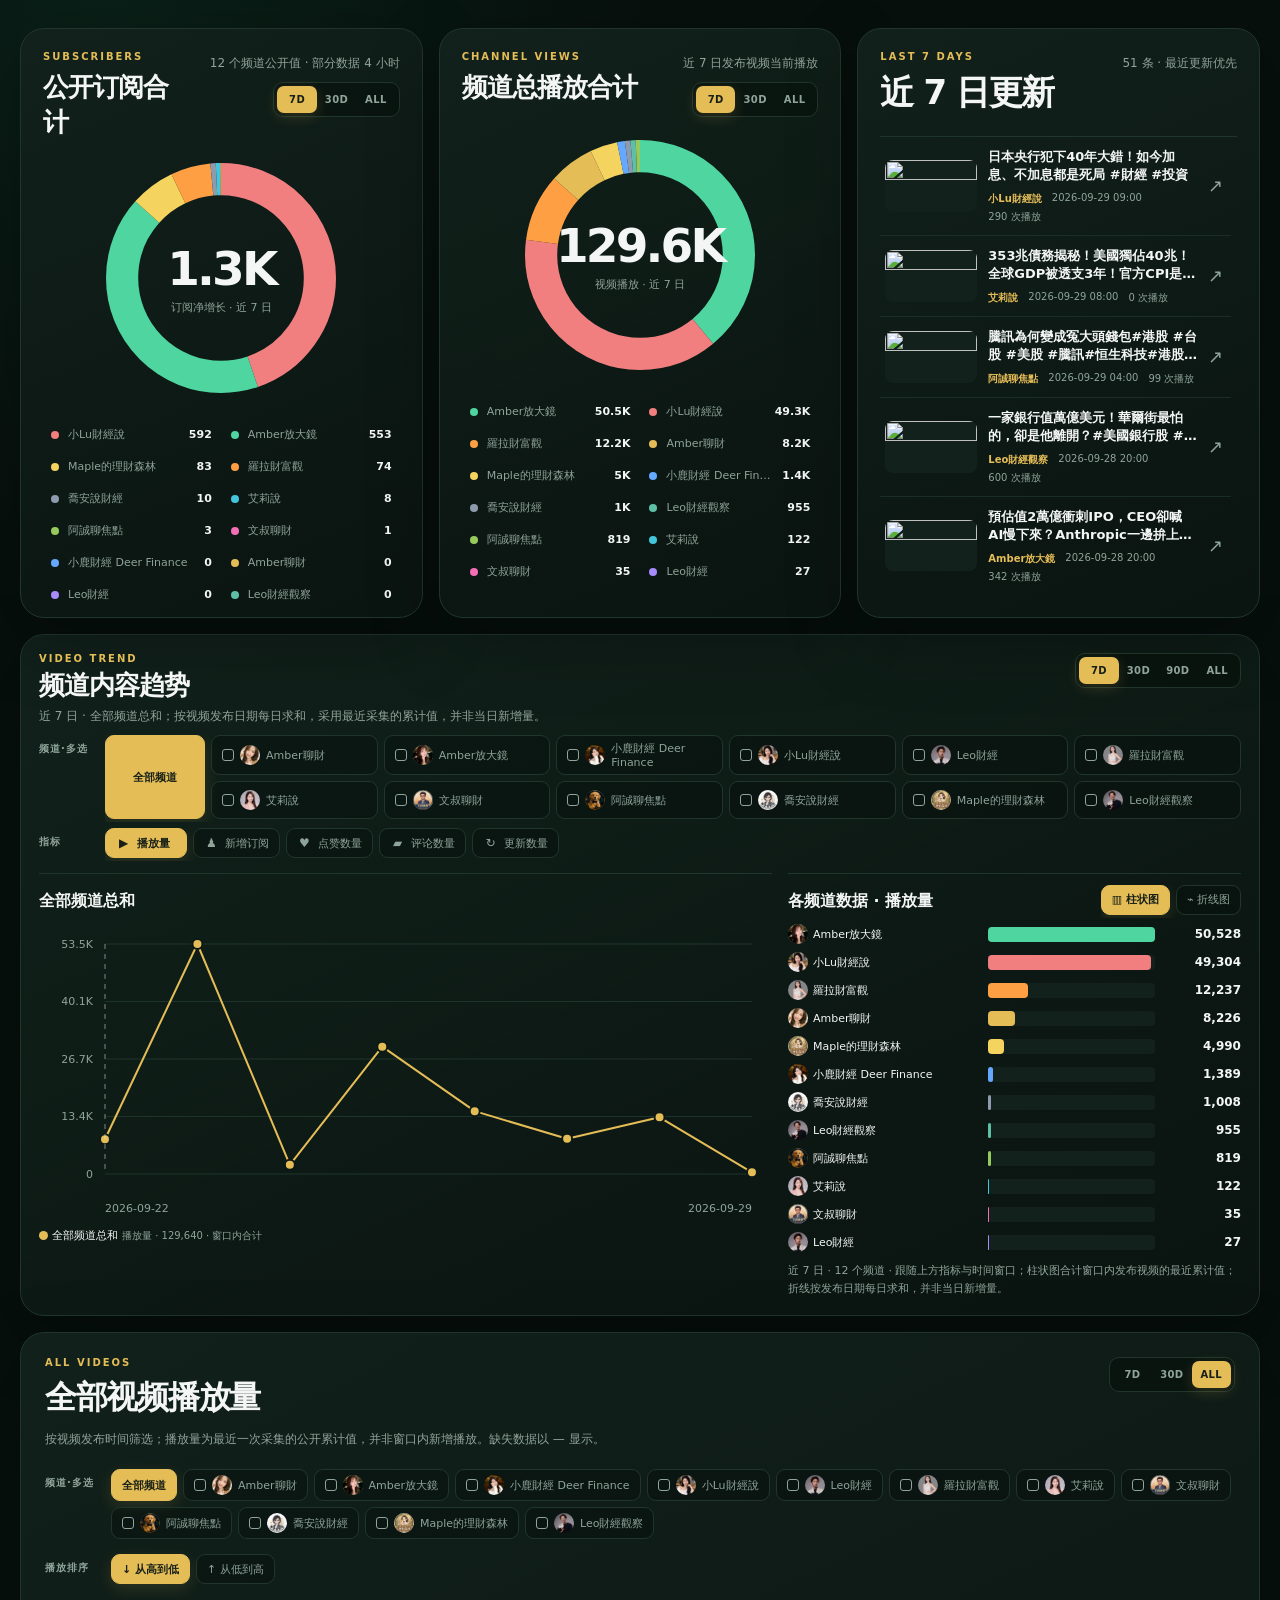
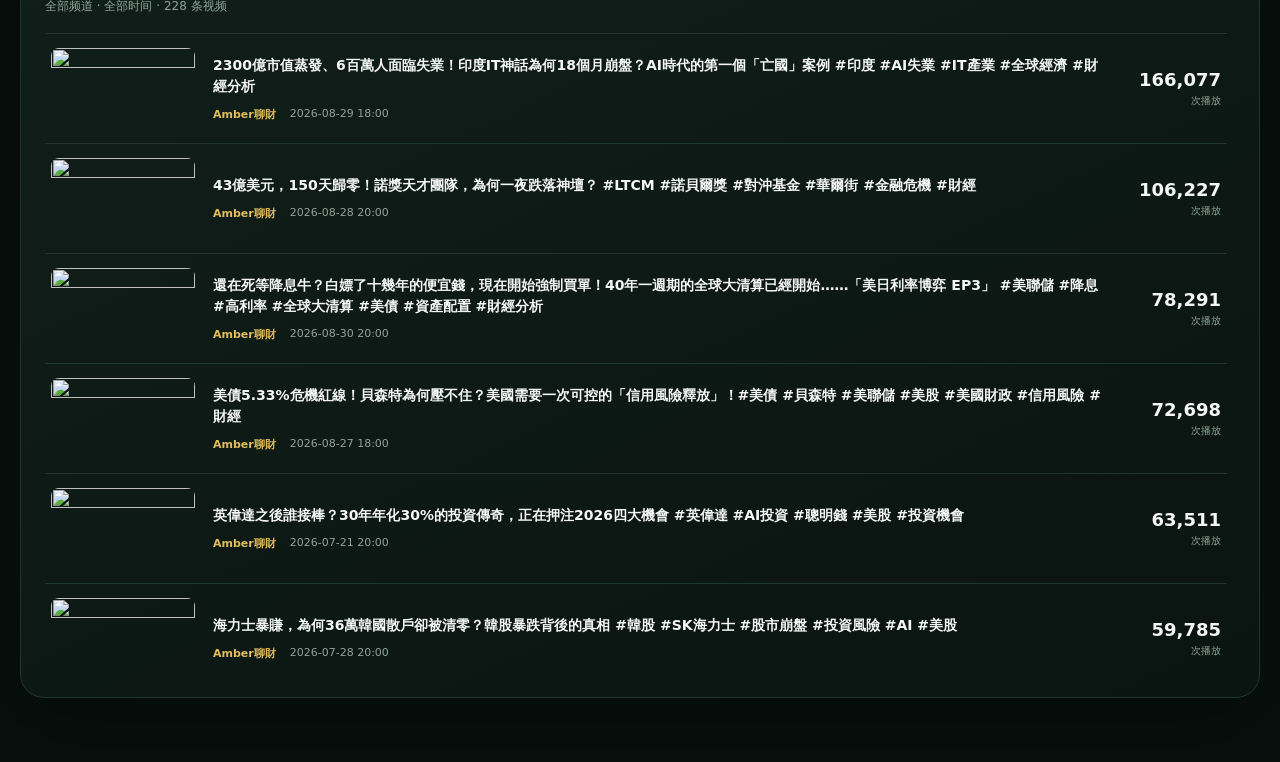
==== commit a18119eb: "ui: balanced channel rows and self-contained avatar cache (v30)" ====
--- a/index.html
+++ b/index.html
@@ -6,7 +6,7 @@
   <meta name="theme-color" content="#07100d">
   <meta name="description" content="财经 YouTube 频道的订阅、播放、更新数量与全部视频数据">
   <title>YouTube 频道数据</title>
-  <link rel="stylesheet" href="styles.css?v=29">
+  <link rel="stylesheet" href="styles.css?v=30">
 </head>
 <body>
   <main class="dashboard">
@@ -119,6 +119,6 @@
     </section>
     <div id="loadError" class="load-error" hidden></div>
   </main>
-  <script src="app.js?v=29" defer></script>
+  <script src="app.js?v=30" defer></script>
 </body>
 </html>
--- a/styles.css
+++ b/styles.css
@@ -180,7 +180,11 @@
 .video-filters .choice-buttons { flex-wrap: wrap; overflow: visible; }
 #videoChannel button:not([data-value=""])::before { content: ""; width: 10px; height: 10px; flex-shrink: 0; border: 1px solid currentColor; border-radius: 3px; }
 #videoChannel button:not([data-value=""])[aria-pressed="true"]::before { content: "✓"; display: grid; place-items: center; font-size: 10px; line-height: 1; }
-#primaryChannel { flex-wrap: wrap; overflow: visible; }
+#primaryChannel { display: grid; grid-template-columns: 100px repeat(6, minmax(120px, 1fr)); grid-template-rows: repeat(2, minmax(38px, auto)); gap: 6px; overflow-x: auto; }
+#primaryChannel button { min-width: 0; white-space: normal; text-align: left; }
+#primaryChannel button[data-value="all"] { grid-row: 1 / span 2; justify-content: center; }
+#primaryChannel button img { flex-shrink: 0; }
+#primaryChannel button span { overflow-wrap: anywhere; }
 #primaryChannel button:not([data-value="all"])::before { content: ""; width: 10px; height: 10px; flex-shrink: 0; border: 1px solid currentColor; border-radius: 3px; }
 #primaryChannel button:not([data-value="all"])[aria-pressed="true"]::before { content: "✓"; display: grid; place-items: center; font-size: 10px; line-height: 1; }
 #videoPeriod { flex: 0 0 auto; }
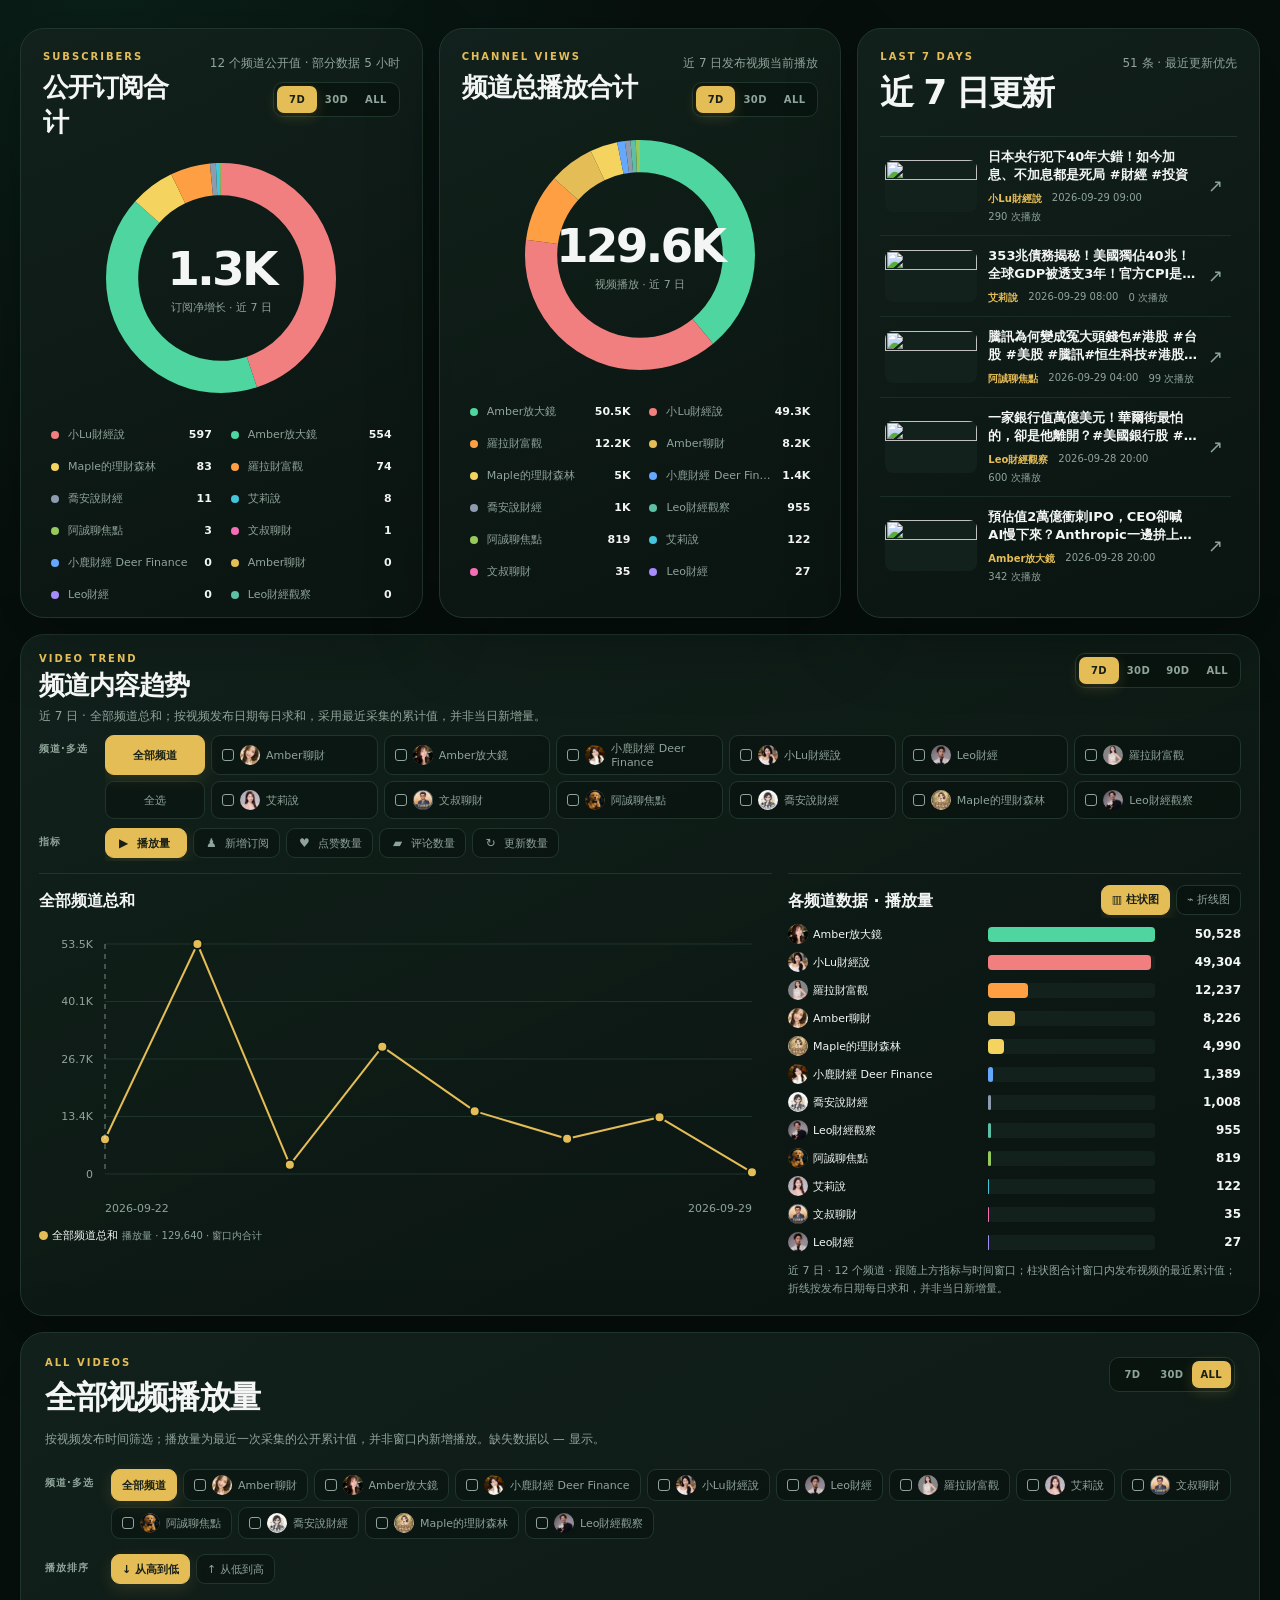
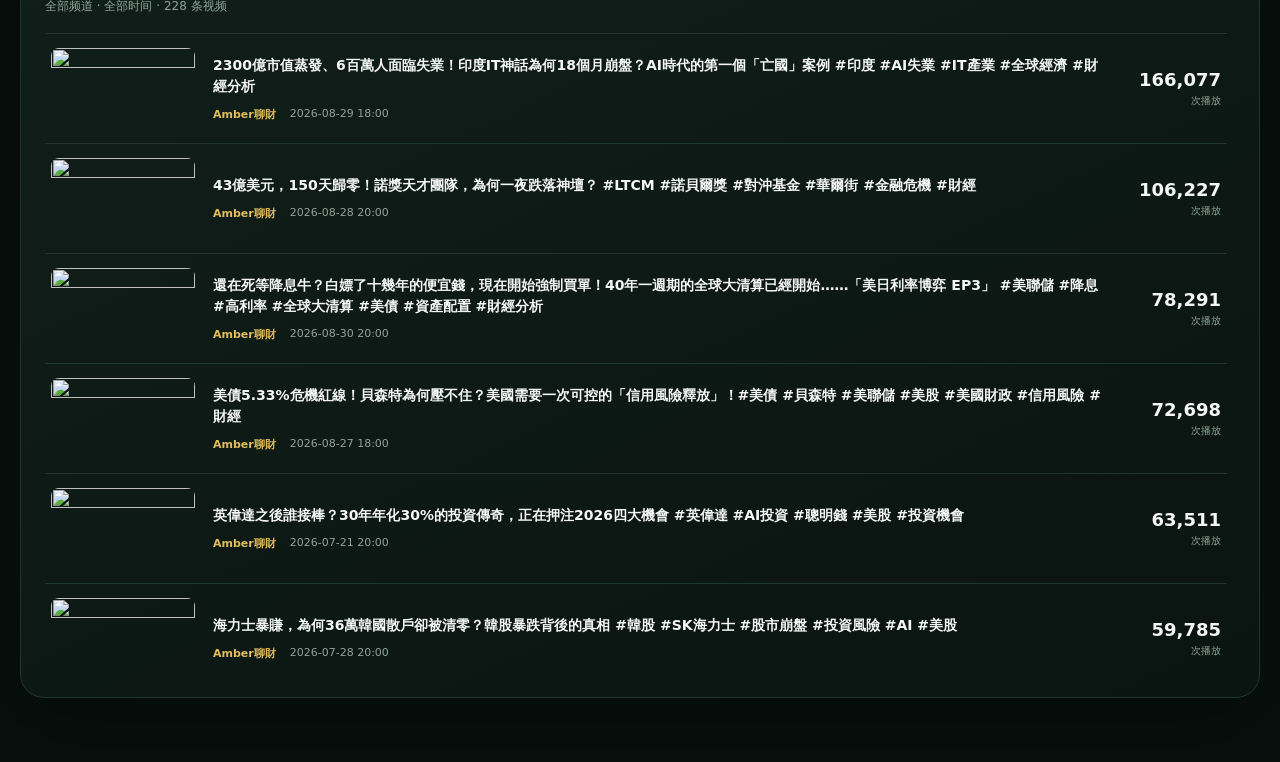
==== commit fa4a6521: "feat: distinguish select-all channels from aggregate trend mode" ====
--- a/index.html
+++ b/index.html
@@ -6,7 +6,7 @@
   <meta name="theme-color" content="#07100d">
   <meta name="description" content="财经 YouTube 频道的订阅、播放、更新数量与全部视频数据">
   <title>YouTube 频道数据</title>
-  <link rel="stylesheet" href="styles.css?v=30">
+  <link rel="stylesheet" href="styles.css?v=32">
 </head>
 <body>
   <main class="dashboard">
@@ -119,6 +119,6 @@
     </section>
     <div id="loadError" class="load-error" hidden></div>
   </main>
-  <script src="app.js?v=30" defer></script>
+  <script src="app.js?v=32" defer></script>
 </body>
 </html>
--- a/styles.css
+++ b/styles.css
@@ -182,11 +182,12 @@
 #videoChannel button:not([data-value=""])[aria-pressed="true"]::before { content: "✓"; display: grid; place-items: center; font-size: 10px; line-height: 1; }
 #primaryChannel { display: grid; grid-template-columns: 100px repeat(6, minmax(120px, 1fr)); grid-template-rows: repeat(2, minmax(38px, auto)); gap: 6px; overflow-x: auto; }
 #primaryChannel button { min-width: 0; white-space: normal; text-align: left; }
-#primaryChannel button[data-value="all"] { grid-row: 1 / span 2; justify-content: center; }
+#primaryChannel button[data-value="all"] { grid-column: 1; grid-row: 1; justify-content: center; }
+#primaryChannel button[data-action="select-all"] { grid-column: 1; grid-row: 2; justify-content: center; }
 #primaryChannel button img { flex-shrink: 0; }
 #primaryChannel button span { overflow-wrap: anywhere; }
-#primaryChannel button:not([data-value="all"])::before { content: ""; width: 10px; height: 10px; flex-shrink: 0; border: 1px solid currentColor; border-radius: 3px; }
-#primaryChannel button:not([data-value="all"])[aria-pressed="true"]::before { content: "✓"; display: grid; place-items: center; font-size: 10px; line-height: 1; }
+#primaryChannel button[data-value]:not([data-value="all"])::before { content: ""; width: 10px; height: 10px; flex-shrink: 0; border: 1px solid currentColor; border-radius: 3px; }
+#primaryChannel button[data-value]:not([data-value="all"])[aria-pressed="true"]::before { content: "✓"; display: grid; place-items: center; font-size: 10px; line-height: 1; }
 #videoPeriod { flex: 0 0 auto; }
 .all-videos-list { margin: 16px 0 0; padding: 0 8px 0 0; max-height: 640px; overflow-y: auto; overscroll-behavior: contain; list-style: none; scrollbar-color: var(--line) transparent; }
 .all-videos-list li { border-top: 1px solid var(--line); }
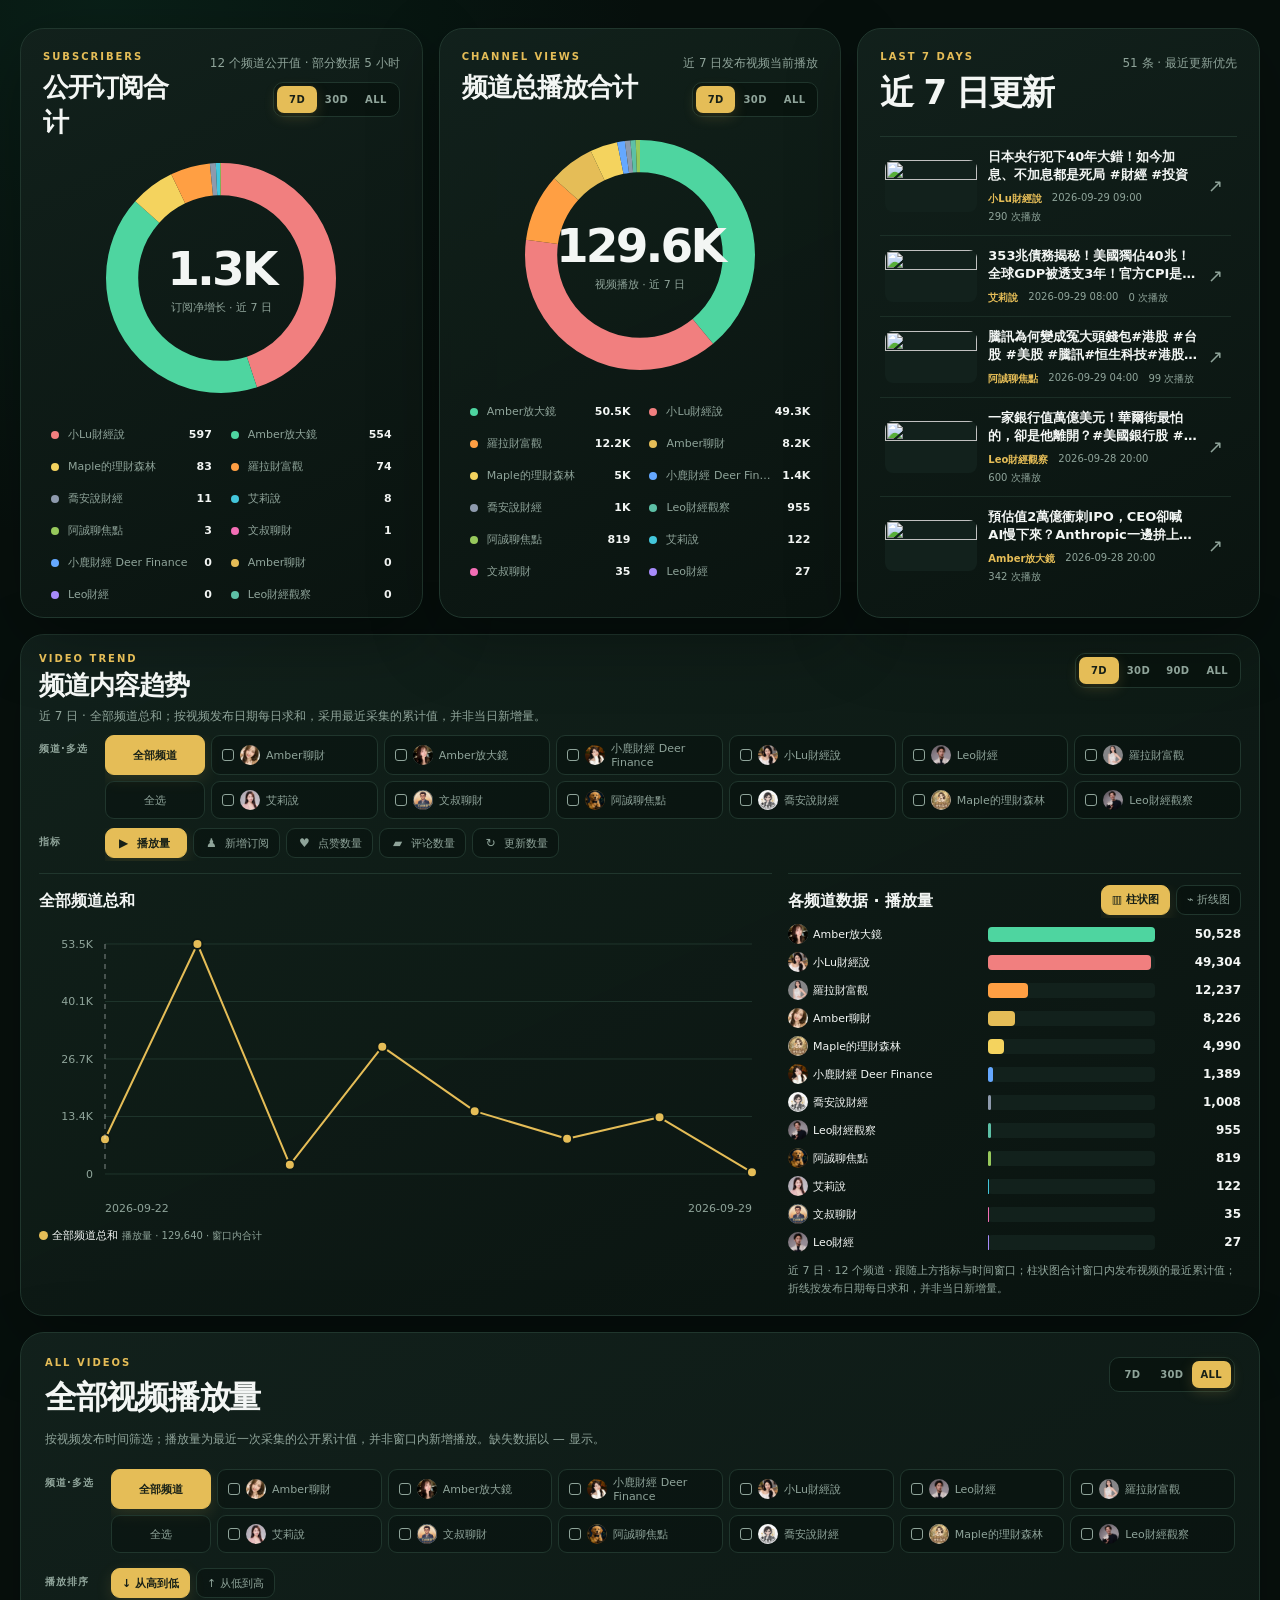
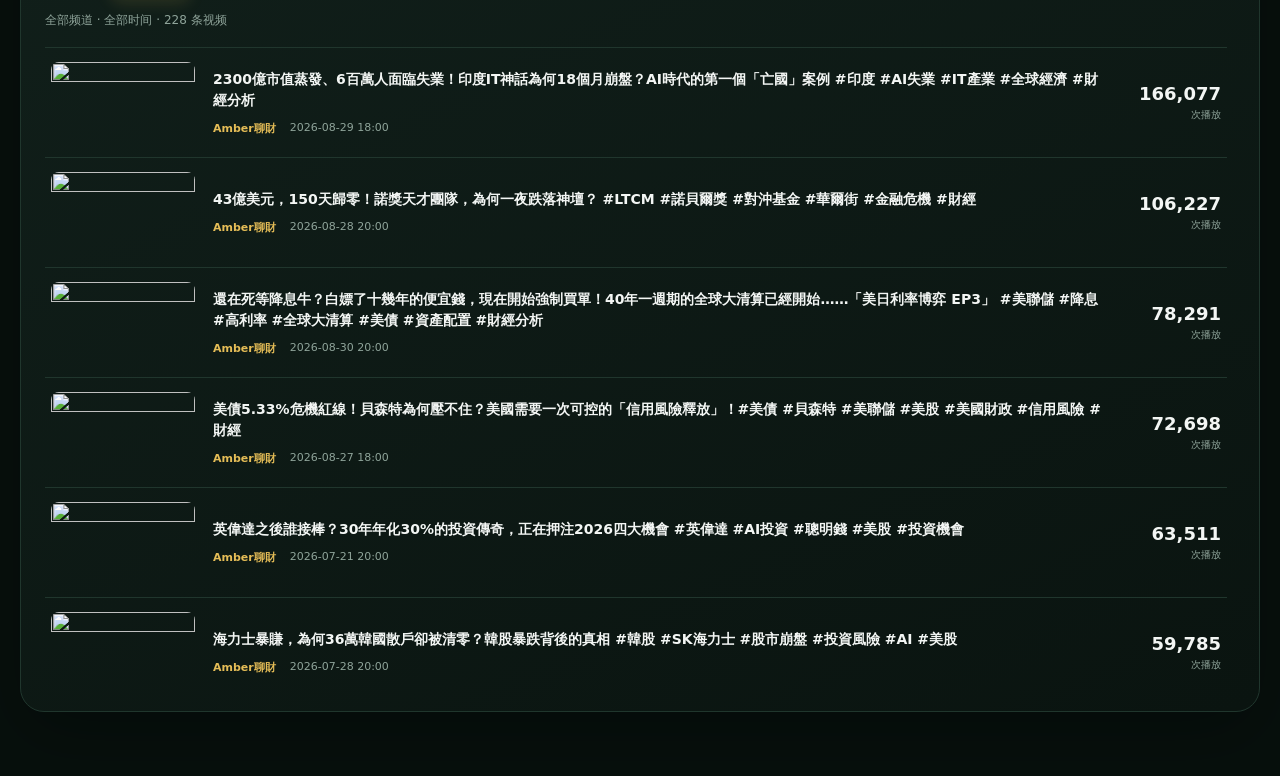
==== commit 3ace8940: "feat: two-row video channel filter with explicit select-all" ====
--- a/index.html
+++ b/index.html
@@ -6,7 +6,7 @@
   <meta name="theme-color" content="#07100d">
   <meta name="description" content="财经 YouTube 频道的订阅、播放、更新数量与全部视频数据">
   <title>YouTube 频道数据</title>
-  <link rel="stylesheet" href="styles.css?v=32">
+  <link rel="stylesheet" href="styles.css?v=33">
 </head>
 <body>
   <main class="dashboard">
@@ -119,6 +119,6 @@
     </section>
     <div id="loadError" class="load-error" hidden></div>
   </main>
-  <script src="app.js?v=32" defer></script>
+  <script src="app.js?v=33" defer></script>
 </body>
 </html>
--- a/styles.css
+++ b/styles.css
@@ -178,8 +178,14 @@
 .upload-bar-row small { font-weight: 400; color: var(--muted); font-size: 11px; }
 .video-filters { display: grid; gap: 12px; margin-top: 20px; min-width: 0; }
 .video-filters .choice-buttons { flex-wrap: wrap; overflow: visible; }
-#videoChannel button:not([data-value=""])::before { content: ""; width: 10px; height: 10px; flex-shrink: 0; border: 1px solid currentColor; border-radius: 3px; }
-#videoChannel button:not([data-value=""])[aria-pressed="true"]::before { content: "✓"; display: grid; place-items: center; font-size: 10px; line-height: 1; }
+#videoChannel { display: grid; grid-template-columns: 100px repeat(6, minmax(120px, 1fr)); grid-template-rows: repeat(2, minmax(38px, auto)); gap: 6px; overflow-x: auto; }
+#videoChannel button { min-width: 0; white-space: normal; text-align: left; }
+#videoChannel button[data-value=""] { grid-column: 1; grid-row: 1; justify-content: center; }
+#videoChannel button[data-action="select-all"] { grid-column: 1; grid-row: 2; justify-content: center; }
+#videoChannel button img { flex-shrink: 0; }
+#videoChannel button span { overflow-wrap: anywhere; }
+#videoChannel button[data-value]:not([data-value=""])::before { content: ""; width: 10px; height: 10px; flex-shrink: 0; border: 1px solid currentColor; border-radius: 3px; }
+#videoChannel button[data-value]:not([data-value=""])[aria-pressed="true"]::before { content: "✓"; display: grid; place-items: center; font-size: 10px; line-height: 1; }
 #primaryChannel { display: grid; grid-template-columns: 100px repeat(6, minmax(120px, 1fr)); grid-template-rows: repeat(2, minmax(38px, auto)); gap: 6px; overflow-x: auto; }
 #primaryChannel button { min-width: 0; white-space: normal; text-align: left; }
 #primaryChannel button[data-value="all"] { grid-column: 1; grid-row: 1; justify-content: center; }
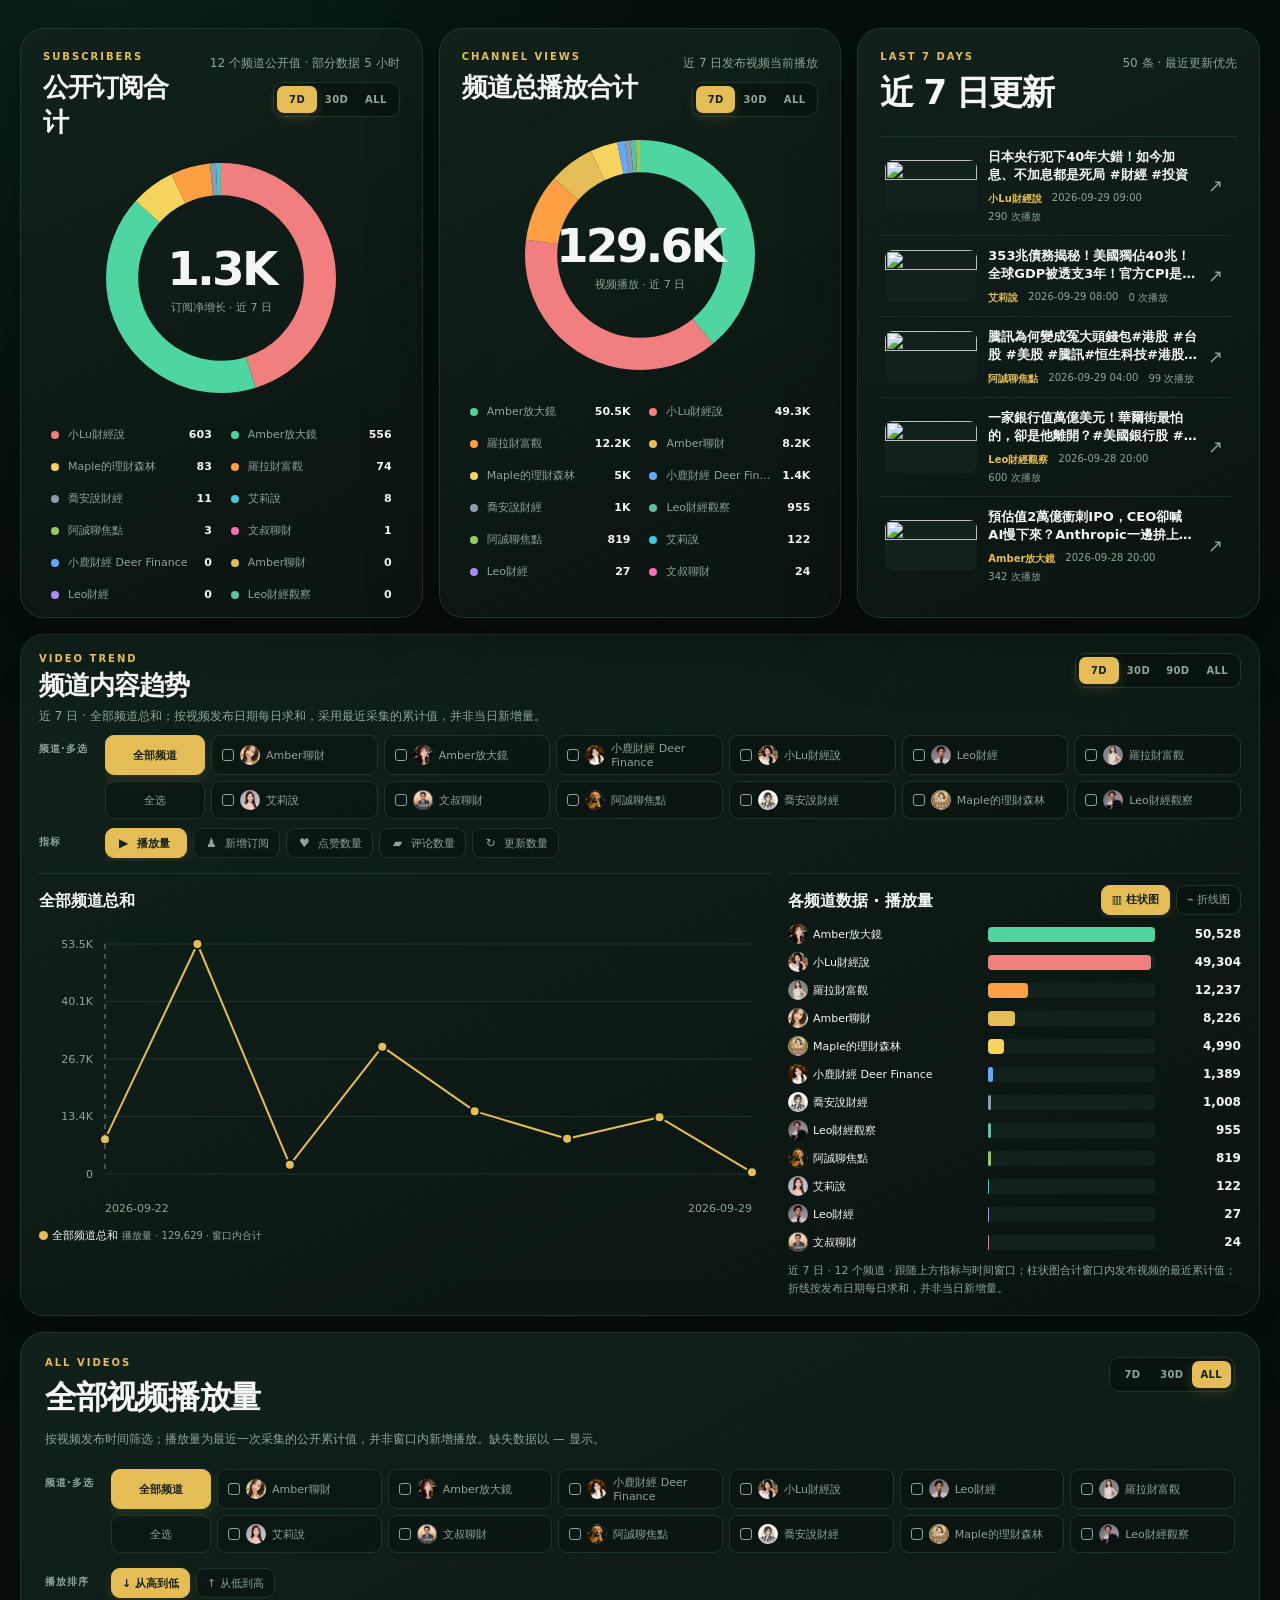
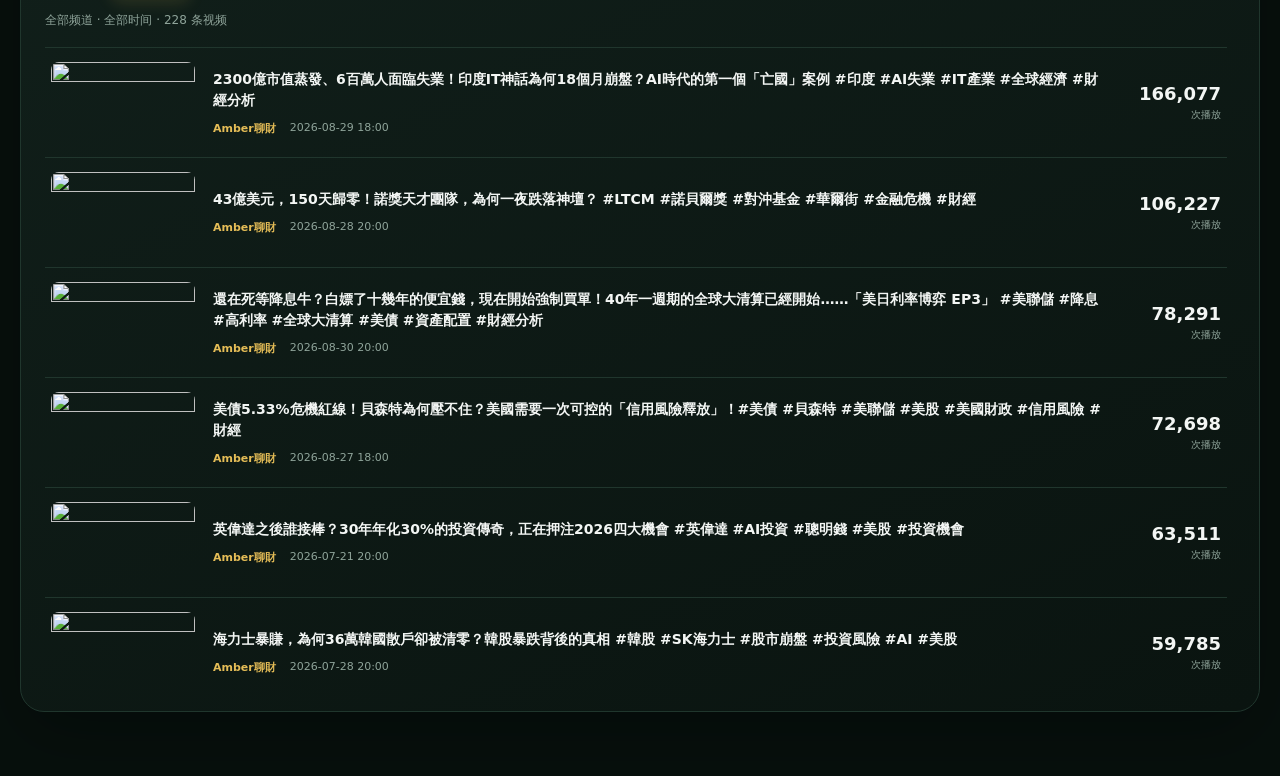
==== commit 32adda82: "feat: aggregate selected channels in the primary trend chart" ====
--- a/index.html
+++ b/index.html
@@ -6,7 +6,7 @@
   <meta name="theme-color" content="#07100d">
   <meta name="description" content="财经 YouTube 频道的订阅、播放、更新数量与全部视频数据">
   <title>YouTube 频道数据</title>
-  <link rel="stylesheet" href="styles.css?v=33">
+  <link rel="stylesheet" href="styles.css?v=34">
 </head>
 <body>
   <main class="dashboard">
@@ -119,6 +119,6 @@
     </section>
     <div id="loadError" class="load-error" hidden></div>
   </main>
-  <script src="app.js?v=33" defer></script>
+  <script src="app.js?v=34" defer></script>
 </body>
 </html>
